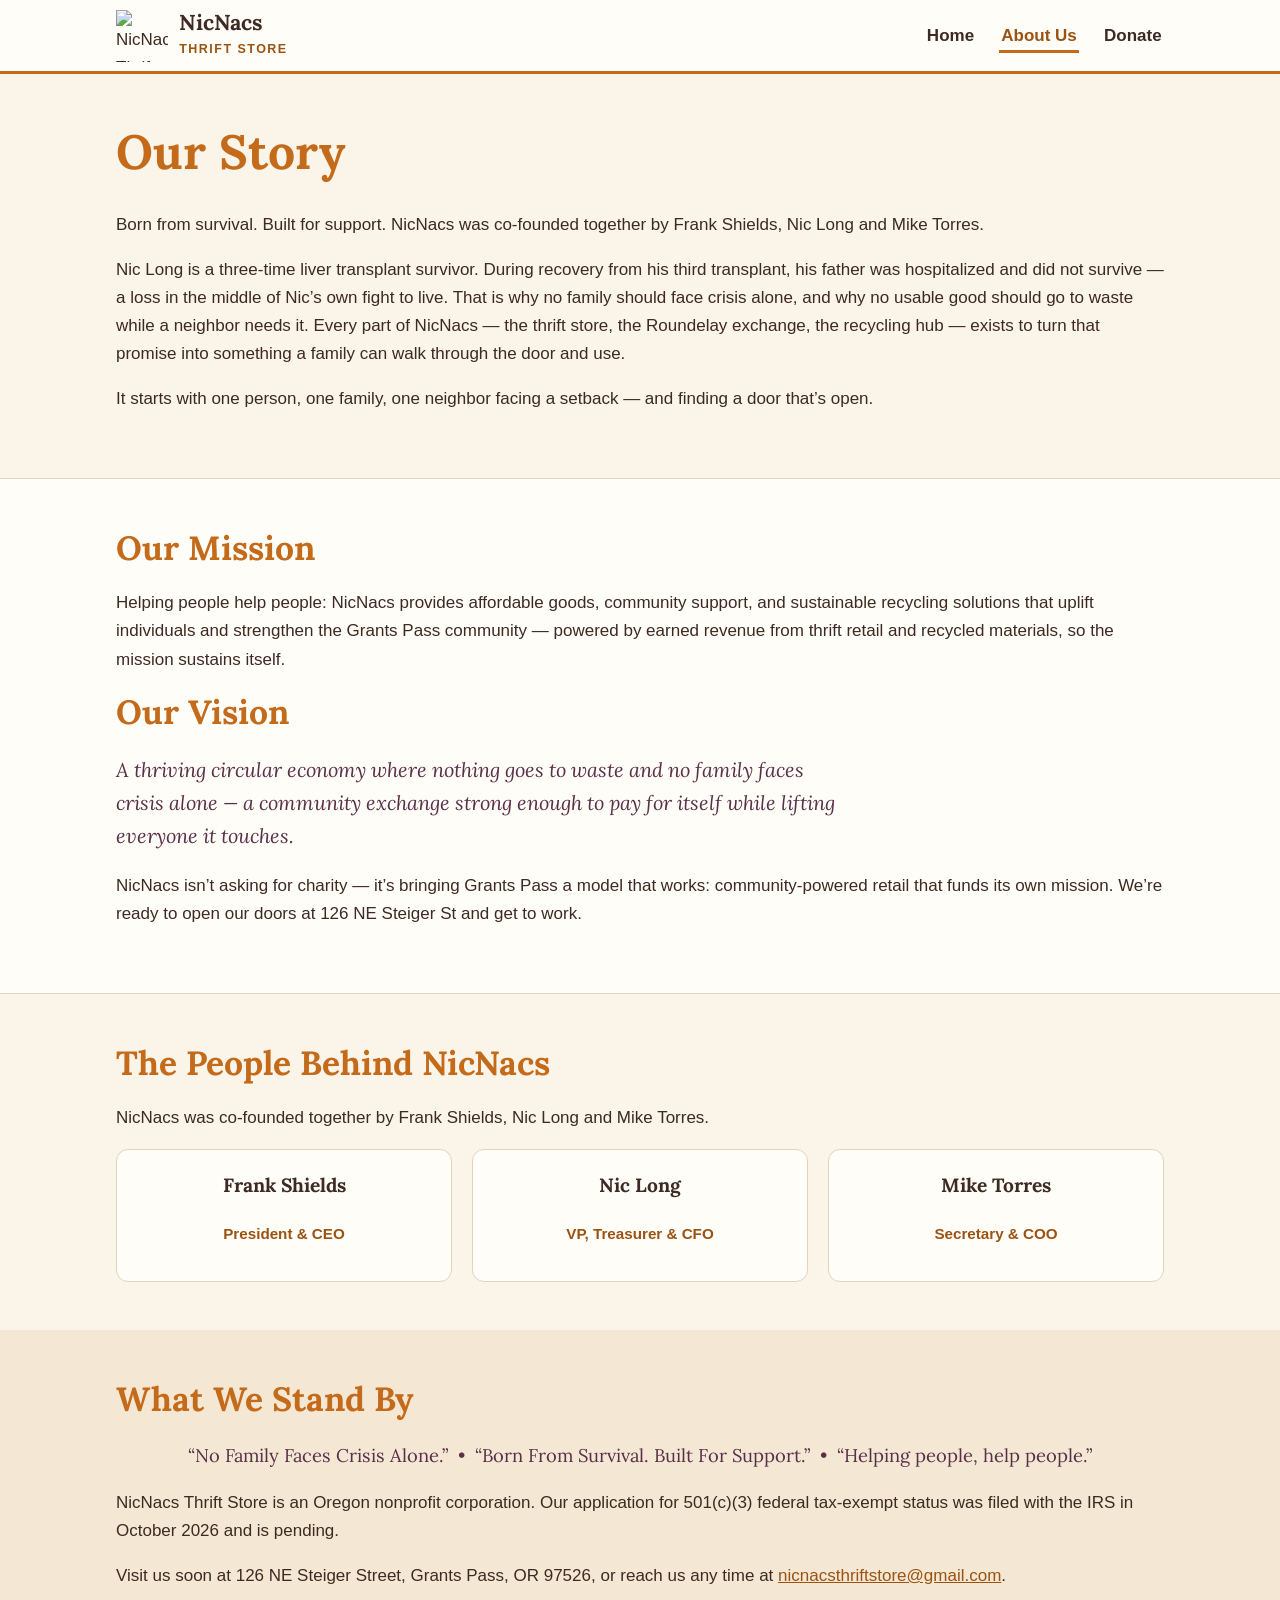
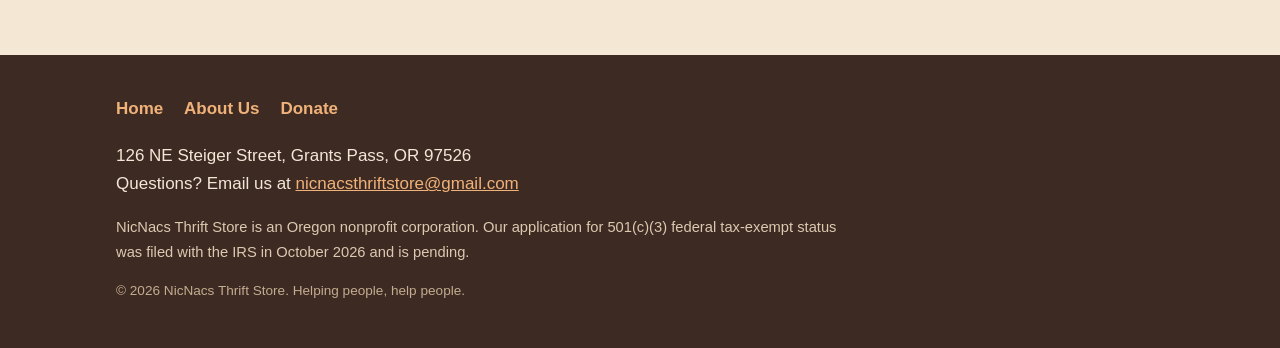
==== about.html @ 4623ea44 "NicNacs Thrift Store website — v1" ====
<!DOCTYPE html>
<html lang="en">
<head>
<meta charset="utf-8">
<meta name="viewport" content="width=device-width, initial-scale=1">
<title>About Us — NicNacs Thrift Store | Grants Pass, OR</title>
<meta name="description" content="The story, vision, and people behind NicNacs Thrift Store, a nonprofit thrift store in Grants Pass, Oregon. No family faces crisis alone.">
<link rel="preconnect" href="https://fonts.googleapis.com">
<link href="https://fonts.googleapis.com/css2?family=Lora:ital,wght@0,500;0,700;1,500&display=swap" rel="stylesheet">
<link rel="stylesheet" href="styles.css">
</head>
<body>

<header id="site-header"></header>

<main>
  <section aria-labelledby="story-heading">
    <div class="wrap">
      <h1 id="story-heading">Our Story</h1>
      <p>Born from survival. Built for support. NicNacs was co-founded together by Frank Shields, Nic Long and Mike Torres.</p>
      <p>Nic Long is a three-time liver transplant survivor. During recovery from his third transplant, his father was hospitalized and did not survive — a loss in the middle of Nic&rsquo;s own fight to live. That is why no family should face crisis alone, and why no usable good should go to waste while a neighbor needs it. Every part of NicNacs — the thrift store, the Roundelay exchange, the recycling hub — exists to turn that promise into something a family can walk through the door and use.</p>
      <p>It starts with one person, one family, one neighbor facing a setback — and finding a door that&rsquo;s open.</p>
    </div>
  </section>

  <section class="band" aria-labelledby="mission-heading">
    <div class="wrap">
      <h2 id="mission-heading">Our Mission</h2>
      <p>Helping people help people: NicNacs provides affordable goods, community support, and sustainable recycling solutions that uplift individuals and strengthen the Grants Pass community — powered by earned revenue from thrift retail and recycled materials, so the mission sustains itself.</p>
      <h2 id="vision-heading">Our Vision</h2>
      <p class="vision">A thriving circular economy where nothing goes to waste and no family faces crisis alone — a community exchange strong enough to pay for itself while lifting everyone it touches.</p>
      <p>NicNacs isn&rsquo;t asking for charity — it&rsquo;s bringing Grants Pass a model that works: community-powered retail that funds its own mission. We&rsquo;re ready to open our doors at 126 NE Steiger St and get to work.</p>
    </div>
  </section>

  <section aria-labelledby="people-heading">
    <div class="wrap">
      <h2 id="people-heading">The People Behind NicNacs</h2>
      <p>NicNacs was co-founded together by Frank Shields, Nic Long and Mike Torres.</p>
      <ul class="people">
        <li>
          <p class="name">Frank Shields</p>
          <p class="role">President &amp; CEO</p>
        </li>
        <li>
          <p class="name">Nic Long</p>
          <p class="role">VP, Treasurer &amp; CFO</p>
        </li>
        <li>
          <p class="name">Mike Torres</p>
          <p class="role">Secretary &amp; COO</p>
        </li>
      </ul>
    </div>
  </section>

  <section class="band-warm" aria-labelledby="standby-heading">
    <div class="wrap">
      <h2 id="standby-heading">What We Stand By</h2>
      <p class="taglines">&ldquo;No Family Faces Crisis Alone.&rdquo; &nbsp;&bull;&nbsp; &ldquo;Born From Survival. Built For Support.&rdquo; &nbsp;&bull;&nbsp; &ldquo;Helping people, help people.&rdquo;</p>
      <p>NicNacs Thrift Store is an Oregon nonprofit corporation. Our application for 501(c)(3) federal tax-exempt status was filed with the IRS in October 2026 and is pending.</p>
      <p>Visit us soon at 126 NE Steiger Street, Grants Pass, OR 97526, or reach us any time at <a href="mailto:nicnacsthriftstore@gmail.com">nicnacsthriftstore@gmail.com</a>.</p>
    </div>
  </section>
</main>

<footer id="site-footer"></footer>

<script src="nav.js"></script>
</body>
</html>
---- styles.css ----
/* NicNacs Thrift Store — DRAFT site styles
   Palette drawn from the sunset header art:
   warm cream background, deep warm brown text, burnt-orange accent #C46A1B */

:root {
  --cream: #FBF4E9;
  --cream-deep: #F4E7D3;
  --paper: #FFFDF8;
  --ink: #3D2A22;          /* deep warm brown */
  --ink-soft: #5C463A;
  --accent: #C46A1B;        /* burnt orange — established NicNacs heading color */
  --accent-dark: #9A5312;
  --plum: #5A3049;
  --line: #E3D3BC;
  --max: 68rem;
}

* { box-sizing: border-box; }

html { scroll-behavior: smooth; }

body {
  margin: 0;
  background: var(--cream);
  color: var(--ink);
  font-family: -apple-system, BlinkMacSystemFont, "Segoe UI", Roboto, "Helvetica Neue", Arial, sans-serif;
  font-size: 1.0625rem;
  line-height: 1.65;
}

h1, h2, h3 {
  font-family: "Lora", Georgia, "Times New Roman", serif;
  color: var(--accent);
  line-height: 1.25;
  margin: 0 0 0.6em;
}

h1 { font-size: clamp(2rem, 5vw, 3rem); }
h2 { font-size: clamp(1.5rem, 3.4vw, 2.1rem); }
h3 { font-size: 1.2rem; }

p { margin: 0 0 1em; }
a { color: var(--accent-dark); }
a:hover, a:focus { color: var(--accent); }

img { max-width: 100%; height: auto; }

.wrap {
  max-width: var(--max);
  margin: 0 auto;
  padding: 0 1.25rem;
}

section { padding: 3rem 0; }
section.tight { padding: 1.75rem 0; }

/* ---------- Header ---------- */
.site-header {
  background: var(--paper);
  border-bottom: 3px solid var(--accent);
  position: sticky;
  top: 0;
  z-index: 10;
}
.header-inner {
  display: flex;
  align-items: center;
  justify-content: space-between;
  gap: 1rem;
  padding-top: 0.6rem;
  padding-bottom: 0.6rem;
}
.brand {
  display: flex;
  align-items: center;
  gap: 0.7rem;
  text-decoration: none;
  color: var(--ink);
}
.brand img { width: 52px; height: 52px; object-fit: contain; }
.brand .brand-name {
  font-family: "Lora", Georgia, serif;
  font-size: 1.35rem;
  font-weight: 700;
  color: var(--ink);
  line-height: 1.1;
}
.brand .brand-sub {
  display: block;
  font-size: 0.78rem;
  letter-spacing: 0.12em;
  text-transform: uppercase;
  color: var(--accent-dark);
  font-weight: 600;
}
.main-nav ul {
  list-style: none;
  display: flex;
  gap: 1.4rem;
  margin: 0;
  padding: 0;
}
.main-nav a {
  text-decoration: none;
  font-weight: 600;
  color: var(--ink);
  padding: 0.35rem 0.15rem;
  border-bottom: 3px solid transparent;
}
.main-nav a:hover, .main-nav a:focus { color: var(--accent-dark); }
.main-nav a[aria-current="page"] {
  color: var(--accent-dark);
  border-bottom-color: var(--accent);
}

/* ---------- Hero ---------- */
.hero {
  text-align: center;
  padding: 2.5rem 0 3rem;
  background: linear-gradient(var(--cream), var(--cream-deep));
}
.hero .sunset {
  width: 100%;
  max-height: 220px;
  object-fit: cover;
  border-radius: 0 0 1rem 1rem;
  margin-bottom: 2rem;
}
.hero .emblem {
  width: min(280px, 65vw);
  border-radius: 50%;
  box-shadow: 0 6px 24px rgba(61, 42, 34, 0.18);
}
.hero h1 { margin-top: 1.2rem; }
.hero .lede {
  font-size: 1.2rem;
  color: var(--ink-soft);
  max-width: 42rem;
  margin: 0 auto 1.5rem;
}
.badge {
  display: inline-block;
  background: var(--accent);
  color: #fff;
  font-weight: 700;
  letter-spacing: 0.04em;
  padding: 0.55rem 1.2rem;
  border-radius: 999px;
  font-size: 1rem;
}
.badge .addr { font-weight: 400; }

/* ---------- Cards / pillars ---------- */
.pillars {
  display: grid;
  grid-template-columns: repeat(auto-fit, minmax(15rem, 1fr));
  gap: 1.25rem;
}
.card {
  background: var(--paper);
  border: 1px solid var(--line);
  border-top: 5px solid var(--accent);
  border-radius: 0.75rem;
  padding: 1.5rem;
}
.card h3 { margin-bottom: 0.4em; }
.card p:last-child { margin-bottom: 0; }

/* ---------- Bands ---------- */
.band { background: var(--paper); border-top: 1px solid var(--line); border-bottom: 1px solid var(--line); }
.band-warm { background: var(--cream-deep); }
.vision {
  font-family: "Lora", Georgia, serif;
  font-style: italic;
  font-size: 1.25rem;
  color: var(--plum);
  max-width: 46rem;
}
.taglines {
  font-family: "Lora", Georgia, serif;
  font-size: 1.15rem;
  color: var(--plum);
  text-align: center;
}

/* ---------- Buttons ---------- */
.btn {
  display: inline-block;
  background: var(--accent);
  color: #fff;
  text-decoration: none;
  font-weight: 700;
  padding: 0.7rem 1.4rem;
  border-radius: 0.5rem;
}
.btn:hover, .btn:focus { background: var(--accent-dark); color: #fff; }
.btn.secondary {
  background: transparent;
  color: var(--accent-dark);
  border: 2px solid var(--accent);
}
.btn.secondary:hover, .btn.secondary:focus { background: var(--cream-deep); color: var(--accent-dark); }

/* ---------- People ---------- */
.people {
  display: grid;
  grid-template-columns: repeat(auto-fit, minmax(13rem, 1fr));
  gap: 1.25rem;
  list-style: none;
  margin: 0;
  padding: 0;
}
.people li {
  background: var(--paper);
  border: 1px solid var(--line);
  border-radius: 0.75rem;
  padding: 1.25rem;
  text-align: center;
}
.people .name { font-family: "Lora", Georgia, serif; font-size: 1.2rem; font-weight: 700; color: var(--ink); }
.people .role { color: var(--accent-dark); font-weight: 600; font-size: 0.95rem; }

/* ---------- Lists ---------- */
.checklist { padding-left: 1.2rem; }
.checklist li { margin-bottom: 0.4rem; }

/* ---------- Contact strip ---------- */
.contact-strip { text-align: center; }
.contact-strip .addr { font-size: 1.15rem; font-weight: 600; }

/* ---------- Footer ---------- */
.site-footer {
  background: var(--ink);
  color: #F3E7D7;
  padding: 2.5rem 0 2rem;
  margin-top: 0;
}
.site-footer a { color: #F0B27A; }
.site-footer nav ul {
  list-style: none;
  display: flex;
  gap: 1.3rem;
  padding: 0;
  margin: 0 0 1.2rem;
  flex-wrap: wrap;
}
.site-footer nav a { text-decoration: none; font-weight: 600; }
.site-footer .honesty {
  font-size: 0.92rem;
  color: #DCC9B0;
  max-width: 46rem;
}
.site-footer .fineprint { font-size: 0.85rem; color: #C4AC90; margin-top: 1rem; }

/* ---------- Small screens ---------- */
@media (max-width: 640px) {
  .header-inner { flex-direction: column; align-items: flex-start; }
  .main-nav ul { gap: 1rem; flex-wrap: wrap; }
  section { padding: 2.2rem 0; }
  .hero .sunset { max-height: 140px; }
}
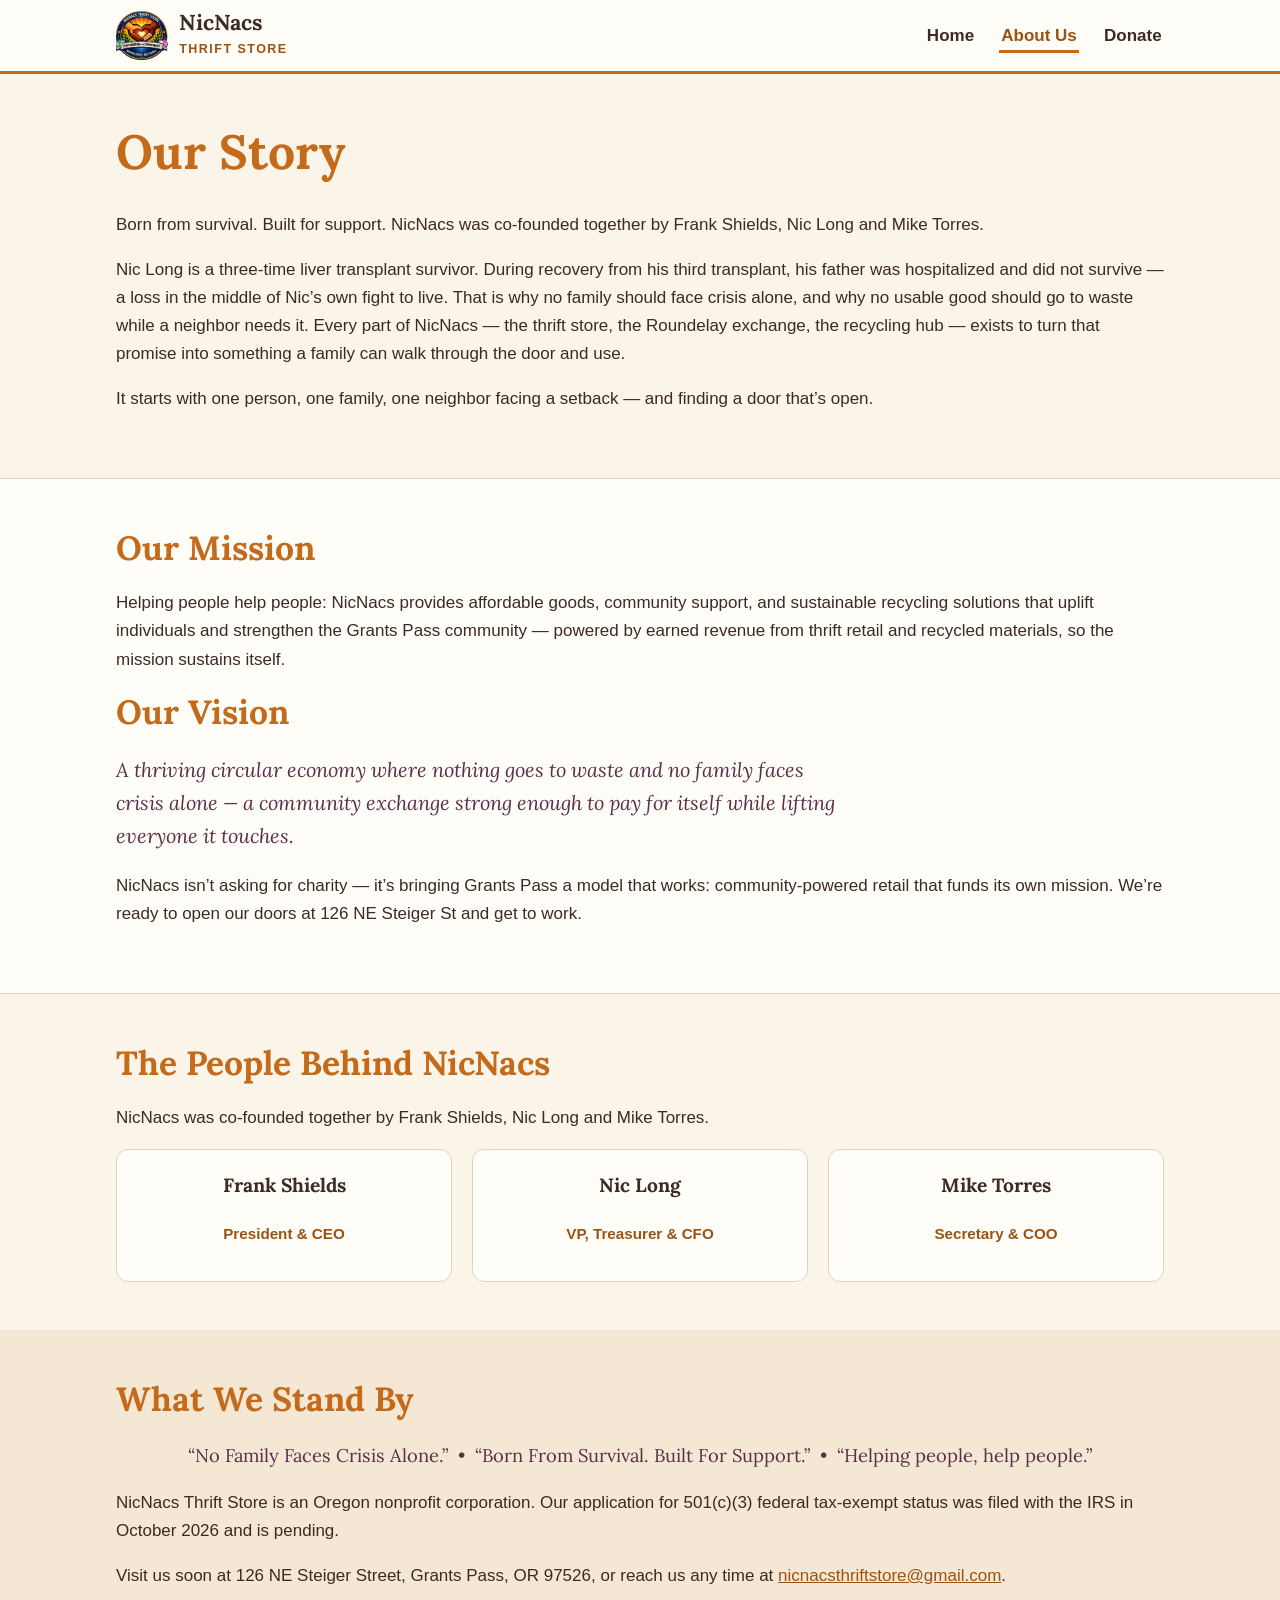
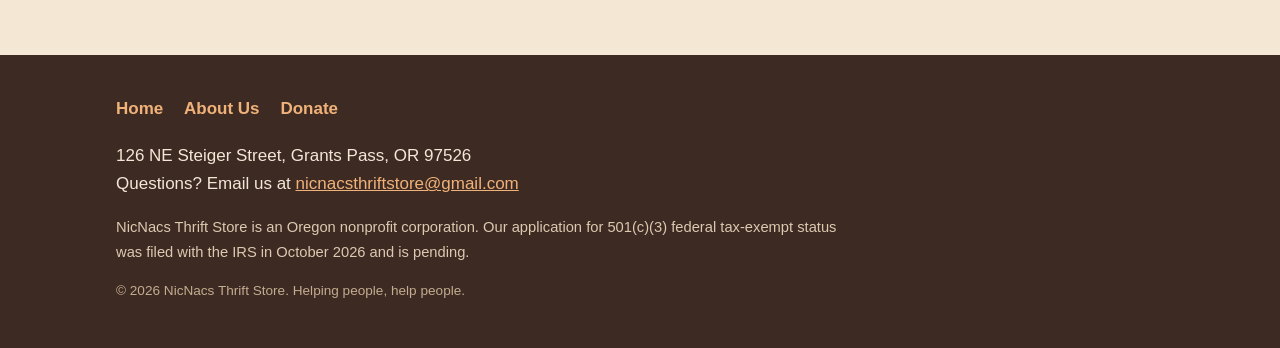
==== commit 56acf3fc: "Add favicon + Open Graph tags to all pages (Nov 8)" ====
--- a/about.html
+++ b/about.html
@@ -5,6 +5,12 @@
 <meta name="viewport" content="width=device-width, initial-scale=1">
 <title>About Us — NicNacs Thrift Store | Grants Pass, OR</title>
 <meta name="description" content="The story, vision, and people behind NicNacs Thrift Store, a nonprofit thrift store in Grants Pass, Oregon. No family faces crisis alone.">
+<link rel="icon" href="assets/NicNacs-Emblem.jpg">
+<meta property="og:title" content="About Us — NicNacs Thrift Store | Grants Pass, OR">
+<meta property="og:description" content="The story, vision, and people behind NicNacs Thrift Store, a nonprofit thrift store in Grants Pass, Oregon. No family faces crisis alone.">
+<meta property="og:image" content="https://omnisight27.github.io/nicnacs/assets/NicNacs-Emblem.jpg">
+<meta property="og:url" content="https://omnisight27.github.io/nicnacs/about.html">
+<meta name="twitter:card" content="summary_large_image">
 <link rel="preconnect" href="https://fonts.googleapis.com">
 <link href="https://fonts.googleapis.com/css2?family=Lora:ital,wght@0,500;0,700;1,500&display=swap" rel="stylesheet">
 <link rel="stylesheet" href="styles.css">
--- a/styles.css
+++ b/styles.css
@@ -119,13 +119,6 @@
   padding: 2.5rem 0 3rem;
   background: linear-gradient(var(--cream), var(--cream-deep));
 }
-.hero .sunset {
-  width: 100%;
-  max-height: 220px;
-  object-fit: cover;
-  border-radius: 0 0 1rem 1rem;
-  margin-bottom: 2rem;
-}
 .hero .emblem {
   width: min(280px, 65vw);
   border-radius: 50%;
@@ -257,5 +250,4 @@
   .header-inner { flex-direction: column; align-items: flex-start; }
   .main-nav ul { gap: 1rem; flex-wrap: wrap; }
   section { padding: 2.2rem 0; }
-  .hero .sunset { max-height: 140px; }
-}
+}
